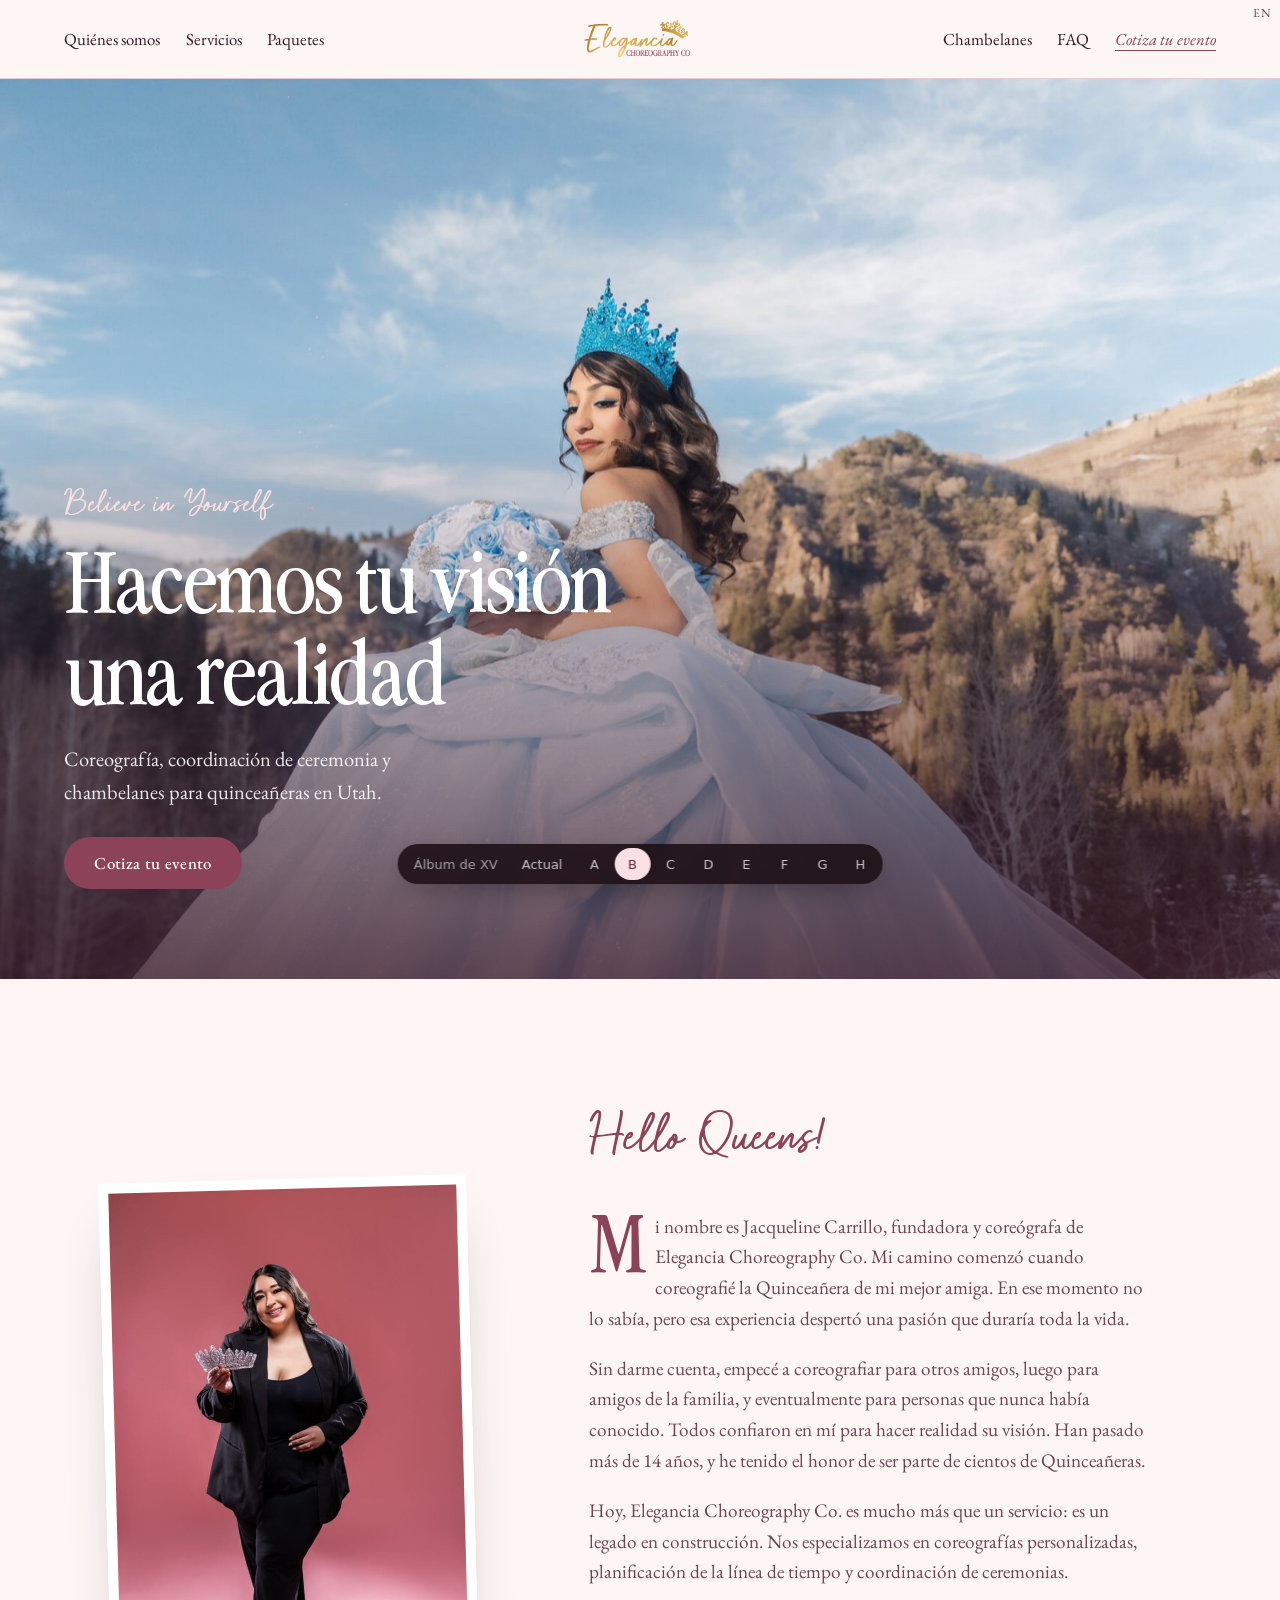
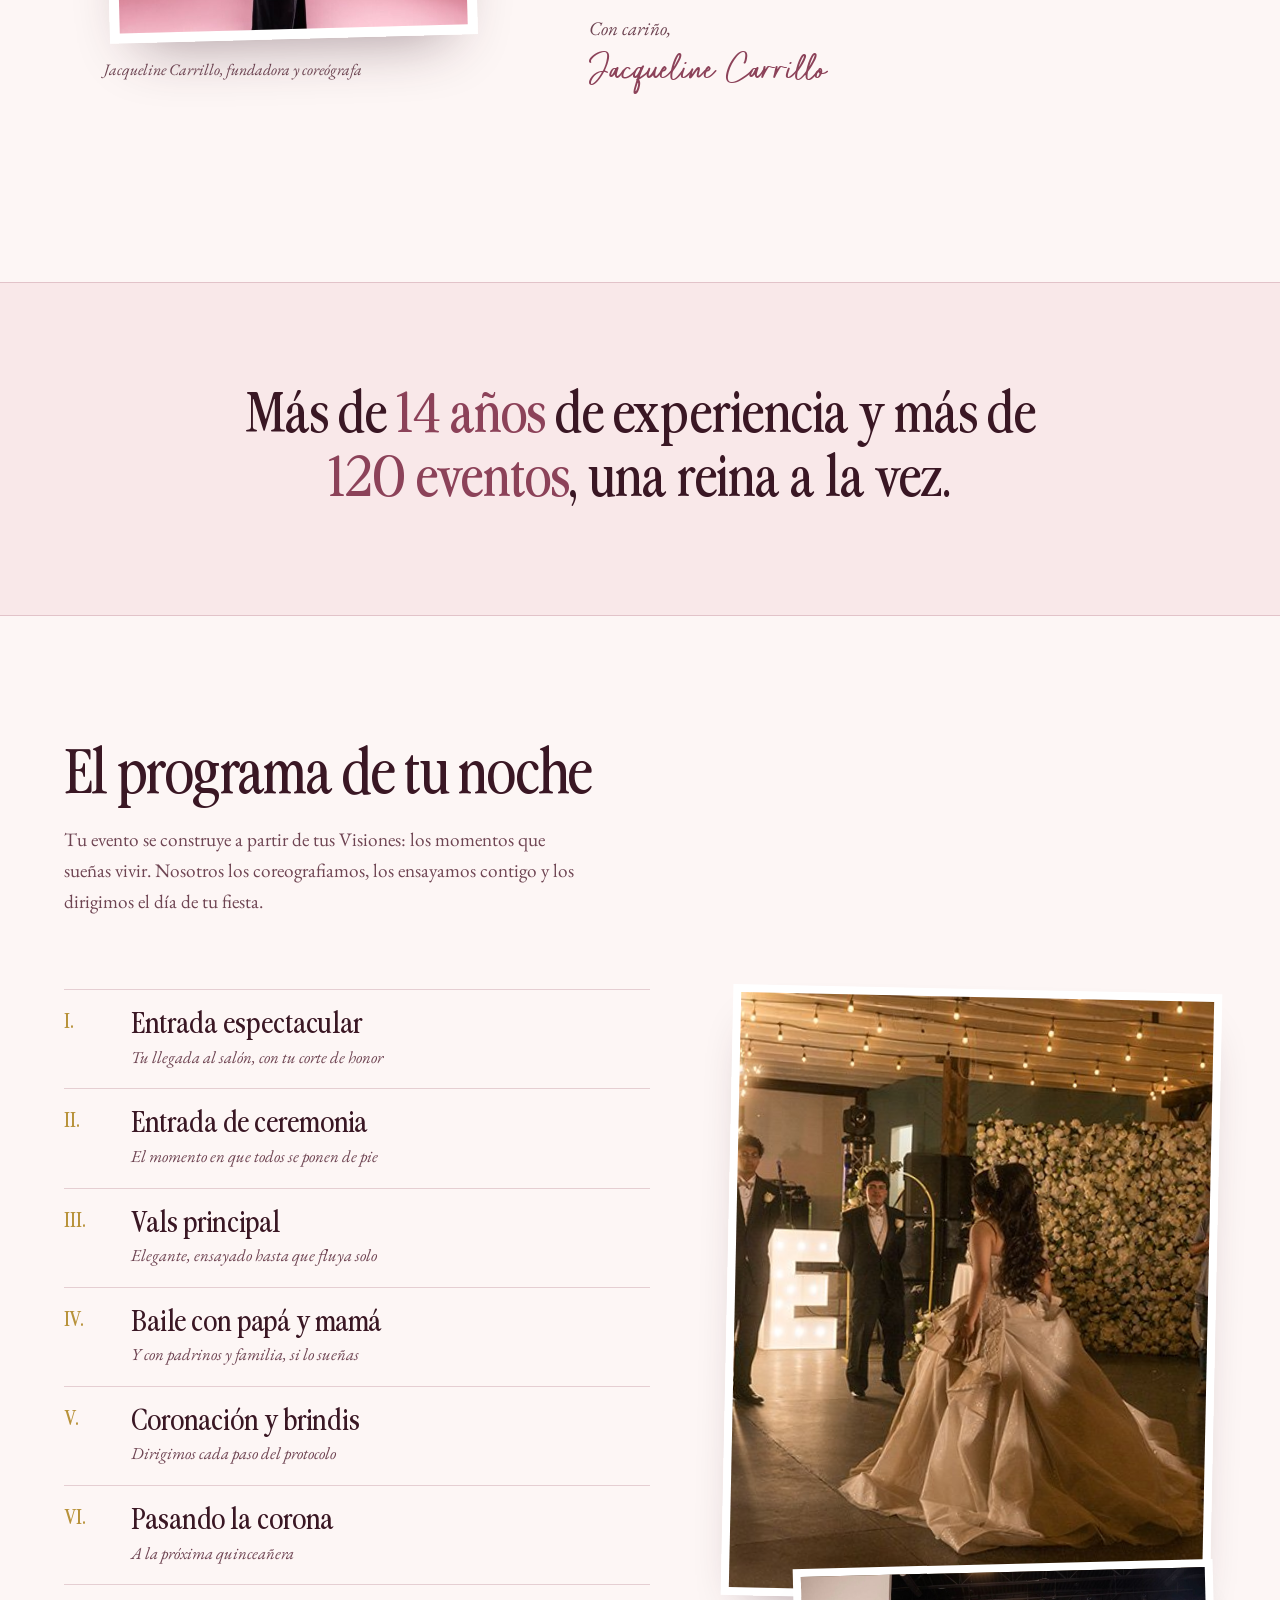
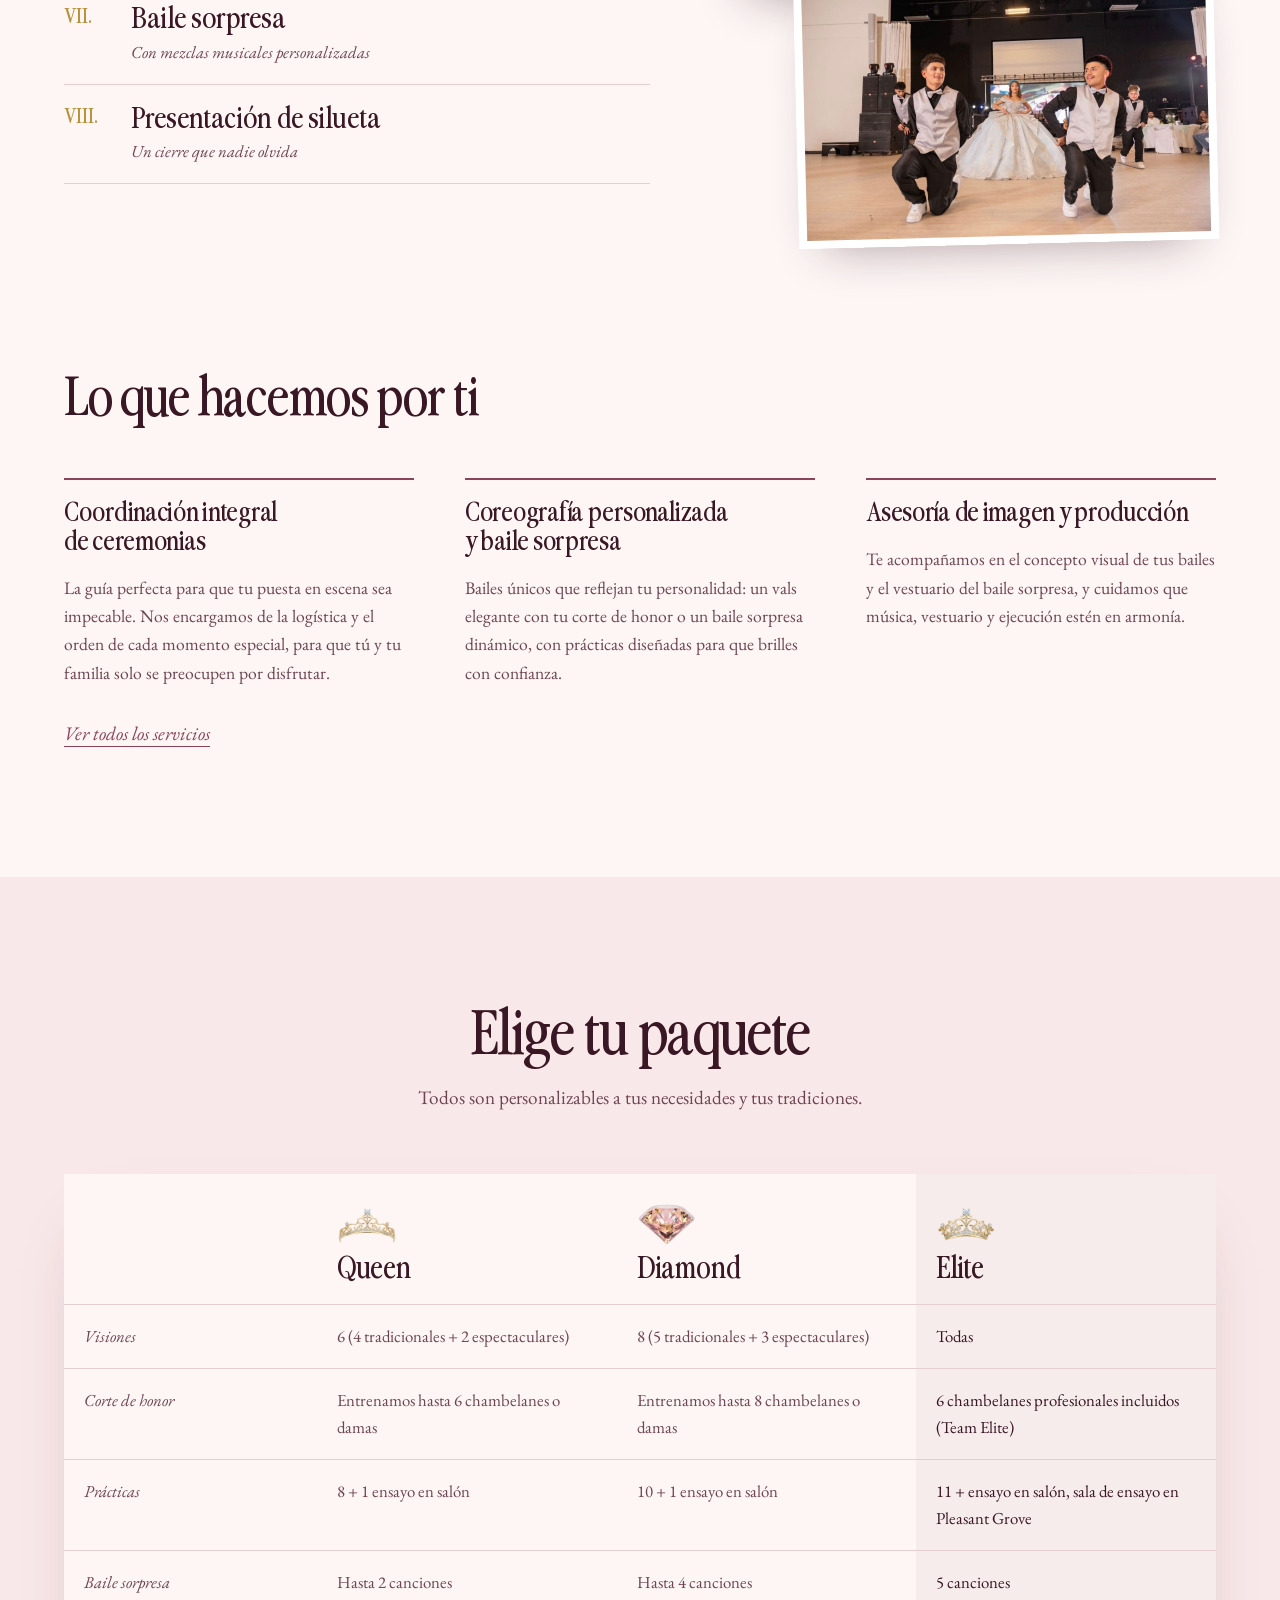
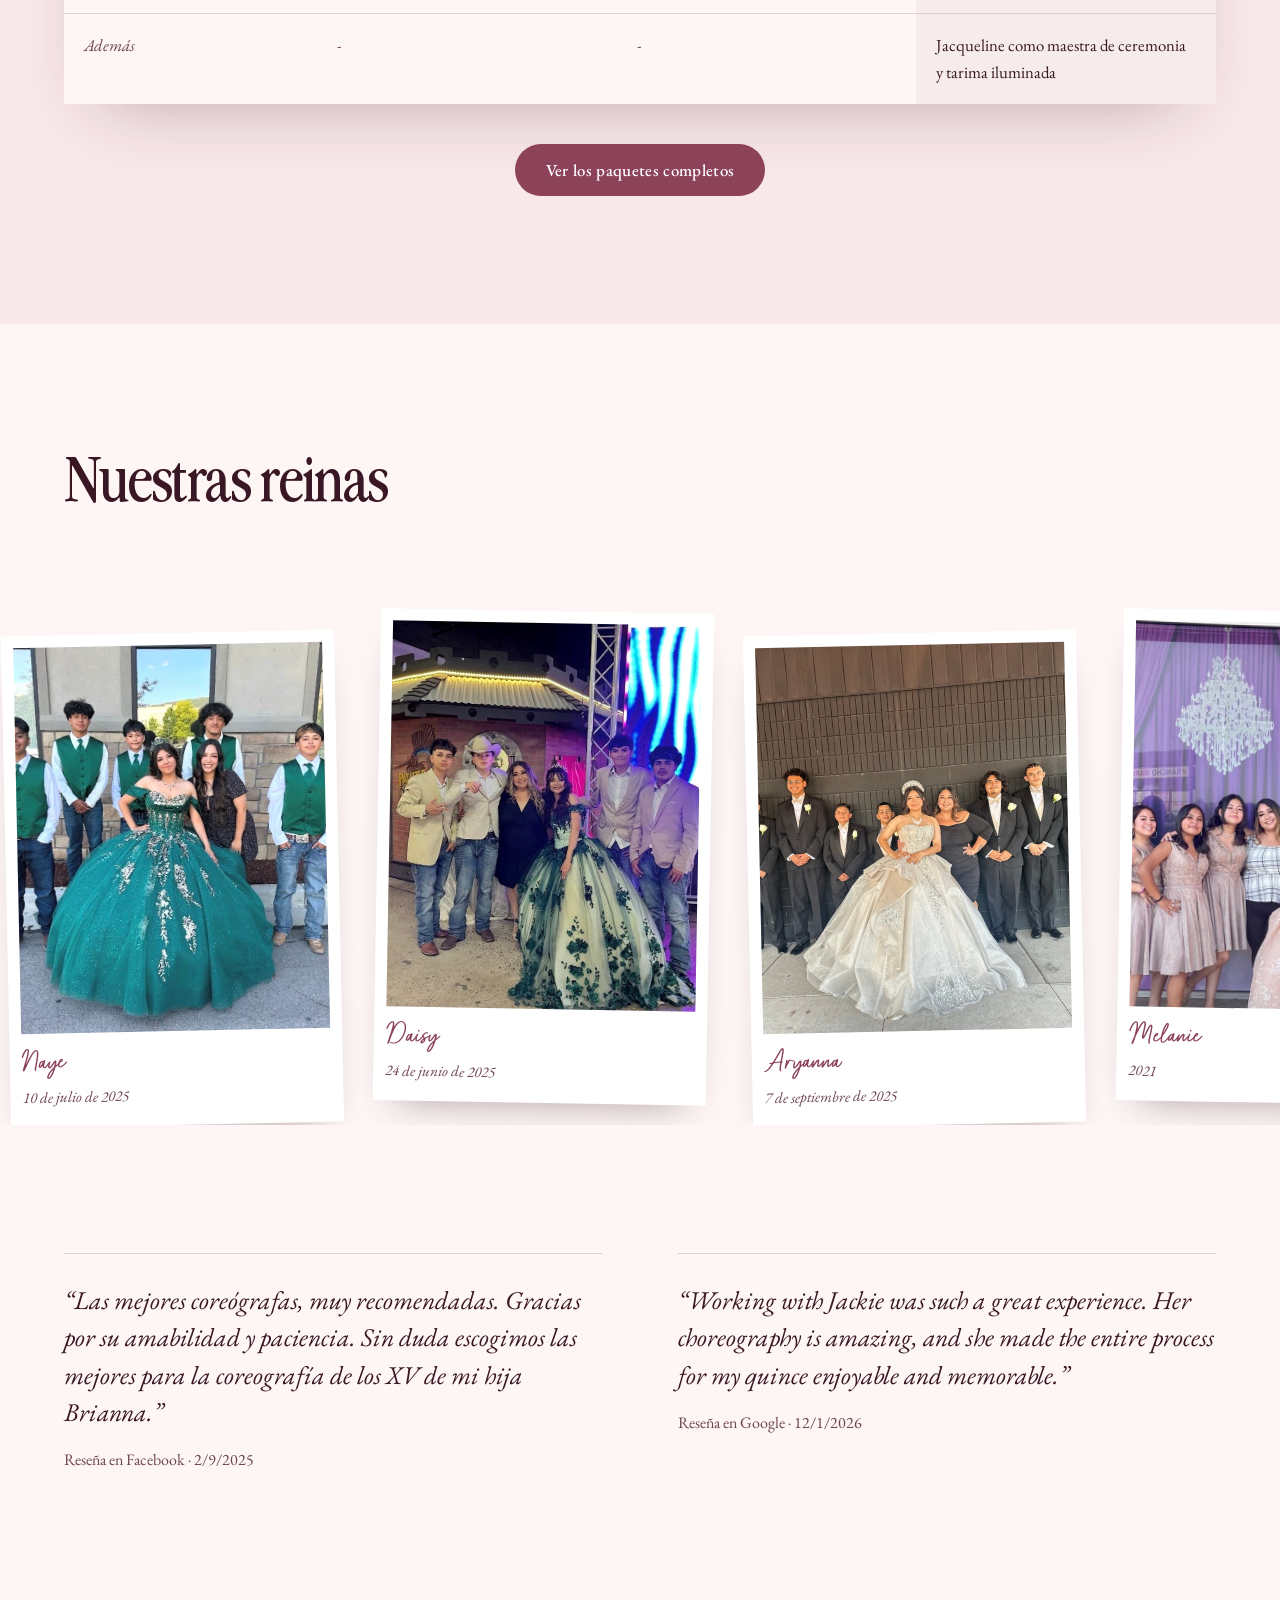
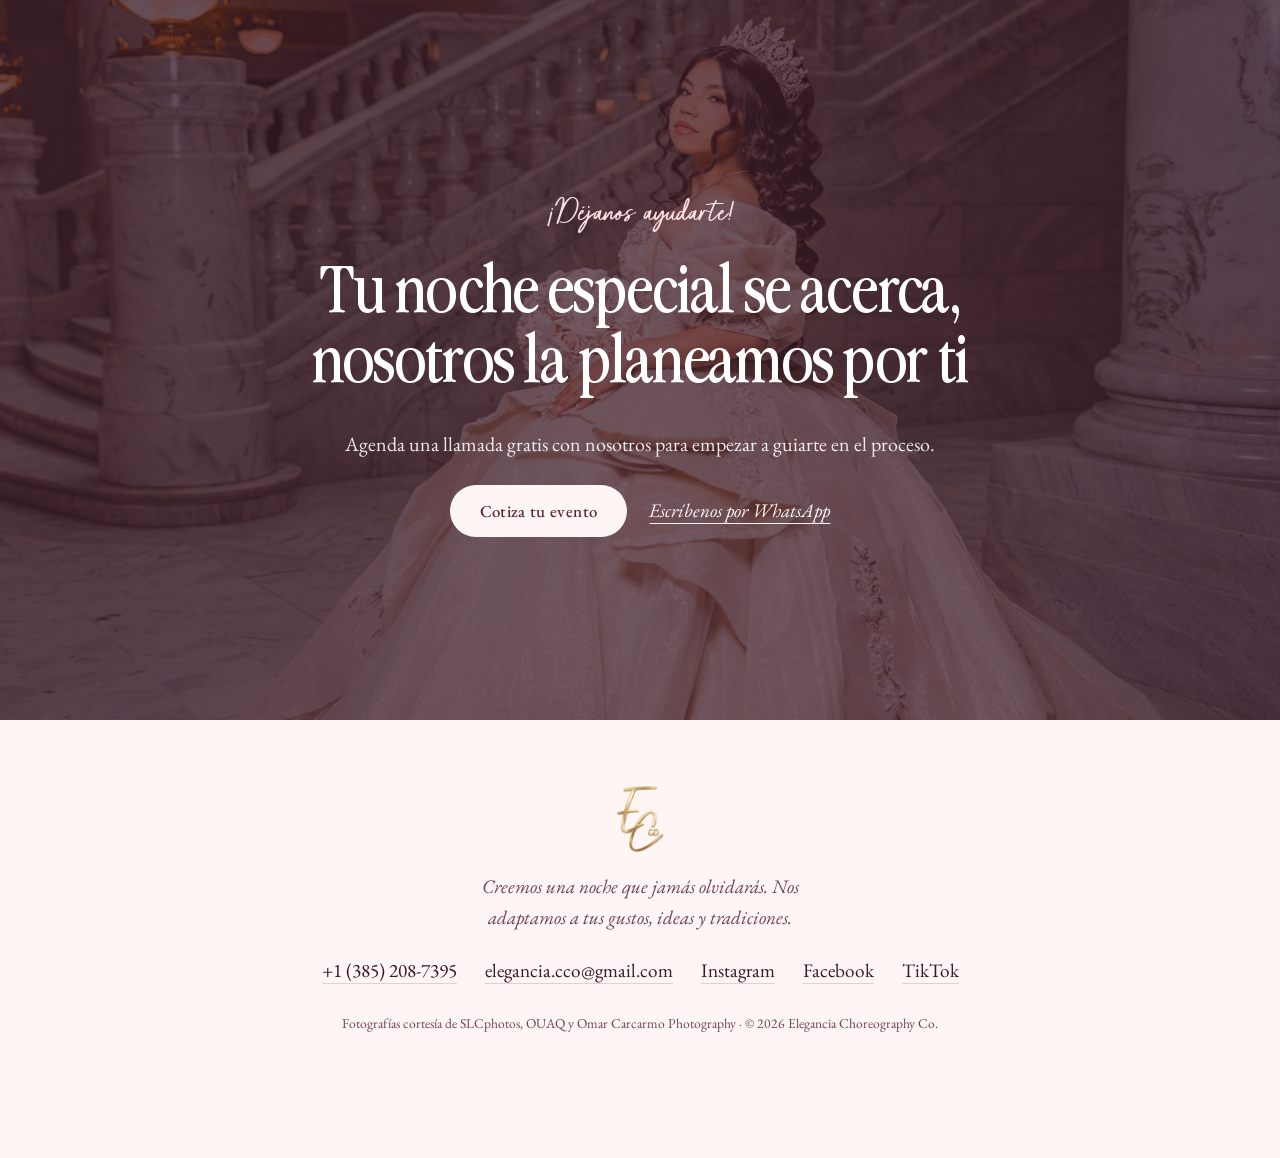
==== preview/b/index.html @ 97f71779 "Elegancia home page options preview (A–H + current)" ====
<!doctype html>
<html lang="es">
<head><meta name="robots" content="noindex,nofollow">
<meta charset="utf-8">
<meta name="viewport" content="width=device-width, initial-scale=1, viewport-fit=cover">
<title>Opción B · Álbum de XV | Elegancia Choreography Co</title>
<meta name="description" content="Coreografía y coordinación de quinceañeras en Utah. Diseñamos cada vals, ceremonia y baile sorpresa con emoción, estilo y elegancia.">
<link rel="preconnect" href="https://fonts.googleapis.com"><link rel="preconnect" href="https://fonts.gstatic.com" crossorigin>
<link href="https://fonts.googleapis.com/css2?family=EB+Garamond:ital,wght@0,400;0,500;1,400&display=swap" rel="stylesheet">
<link rel="preload" as="image" href="../../wp-content/uploads/2026/03/IMG_0093-scaled.jpeg">
<link rel="stylesheet" href="../../preview/b/styles.css">
<script>document.documentElement.classList.add("js")</script>
</head>
<body>

<header class="mast">
  <nav class="mast-in" aria-label="Principal">
    <ul class="mast-links">
      <li><a href="/quienes-somos/">Quiénes somos</a></li>
      <li><a href="/servicios/">Servicios</a></li>
      <li><a href="/paquetes/">Paquetes</a></li>
    </ul>
    <a class="mast-logo" href="/" aria-label="Elegancia Choreography Co, inicio"><img src="../../wp-content/uploads/2026/01/Draft-1-gold-wine-color-copy-768x326.png" alt="Elegancia Choreography Co" width="768" height="326"></a>
    <ul class="mast-links mast-right">
      <li><a href="/renta-de-chambelanes/">Chambelanes</a></li>
      <li><a href="/preguntas-frecuentes/">FAQ</a></li>
      <li><a class="mast-cta" href="/paquetes/#contacto">Cotiza tu evento</a></li>
    </ul>
    <a class="mast-lang" href="/en/" lang="en">EN</a>
    <details class="mmenu "><summary aria-label="Menú">Menú</summary><ul>
      <li><a href="/">Inicio</a></li><li><a href="/quienes-somos/">¿Quiénes somos?</a></li><li><a href="/servicios/">Servicios</a></li>
      <li><a href="/renta-de-chambelanes/">Renta de chambelanes</a></li><li><a href="/paquetes/">Paquetes</a></li><li><a href="/links/">Links</a></li>
      <li><a href="/preguntas-frecuentes/">FAQ</a></li><li><a href="/en/" lang="en">English</a></li></ul></details>
  </nav>
</header>

<main>
  <section class="cover">
    <img class="cover-img" src="../../wp-content/uploads/2026/03/IMG_0093-scaled.jpeg" alt="Quinceañera con vestido azul cielo y corona frente a las montañas de Utah" width="1707" height="2560">
    <div class="cover-text">
      <p class="script reveal">Believe in Yourself</p>
      <h1 class="reveal">Hacemos tu visión una realidad</h1>
      <p class="cover-sub reveal">Coreografía, coordinación de ceremonia y chambelanes para quinceañeras en Utah.</p>
      <a class="btn reveal" href="/paquetes/#contacto">Cotiza tu evento</a>
    </div>
  </section>

  <section class="dedication">
    <figure class="dedication-photo reveal">
      <img src="../../wp-content/uploads/2026/04/elegancia-pagina-683x1024.jpg" alt="Jacqueline Carrillo, fundadora y coreógrafa, sosteniendo una corona" width="683" height="1024" loading="lazy">
      <figcaption>Jacqueline Carrillo, fundadora y coreógrafa</figcaption>
    </figure>
    <div class="dedication-text">
      <h2 class="reveal"><span class="script">Hello Queens!</span></h2>
      <div class="prose reveal">
        <p class="dropcap">Mi nombre es Jacqueline Carrillo, fundadora y coreógrafa de Elegancia Choreography Co. Mi camino comenzó cuando coreografié la Quinceañera de mi mejor amiga. En ese momento no lo sabía, pero esa experiencia despertó una pasión que duraría toda la vida.</p>
        <p>Sin darme cuenta, empecé a coreografiar para otros amigos, luego para amigos de la familia, y eventualmente para personas que nunca había conocido. Todos confiaron en mí para hacer realidad su visión. Han pasado más de 14 años, y he tenido el honor de ser parte de cientos de Quinceañeras.</p>
        <p>Hoy, Elegancia Choreography Co. es mucho más que un servicio: es un legado en construcción. Nos especializamos en coreografías personalizadas, planificación de la línea de tiempo y coordinación de ceremonias.</p>
      </div>
      <p class="signature reveal"><span>Con cariño,</span><span class="script">Jacqueline Carrillo</span></p>
      <a class="link reveal" href="/quienes-somos/">Conócenos</a>
    </div>
  </section>

  <section class="statement">
    <p class="reveal">Más de <em>14 años</em> de experiencia y más de <em>120 eventos</em>, una reina a la vez.</p>
  </section>

  <section class="program">
    <div class="program-head">
      <h2 class="reveal">El programa de tu noche</h2>
      <p class="reveal">Tu evento se construye a partir de tus Visiones: los momentos que sueñas vivir. Nosotros los coreografiamos, los ensayamos contigo y los dirigimos el día de tu fiesta.</p>
    </div>
    <div class="program-body">
      <ol class="program-list">
        <li class="reveal"><span class="t">Entrada espectacular</span><span class="d">Tu llegada al salón, con tu corte de honor</span></li>
        <li class="reveal"><span class="t">Entrada de ceremonia</span><span class="d">El momento en que todos se ponen de pie</span></li>
        <li class="reveal"><span class="t">Vals principal</span><span class="d">Elegante, ensayado hasta que fluya solo</span></li>
        <li class="reveal"><span class="t">Baile con papá y mamá</span><span class="d">Y con padrinos y familia, si lo sueñas</span></li>
        <li class="reveal"><span class="t">Coronación y brindis</span><span class="d">Dirigimos cada paso del protocolo</span></li>
        <li class="reveal"><span class="t">Pasando la corona</span><span class="d">A la próxima quinceañera</span></li>
        <li class="reveal"><span class="t">Baile sorpresa</span><span class="d">Con mezclas musicales personalizadas</span></li>
        <li class="reveal"><span class="t">Presentación de silueta</span><span class="d">Un cierre que nadie olvida</span></li>
      </ol>
      <div class="program-photos">
        <img class="reveal" src="../../wp-content/uploads/2026/03/IMG_0062-new.jpg" alt="Quinceañera bailando el vals con su papá bajo luces cálidas" loading="lazy">
        <img class="reveal" src="../../wp-content/uploads/2026/04/elegancia-pagina-1-1536x1024.jpg" alt="Chambelanes arrodillados frente a la quinceañera durante su coreografía" loading="lazy">
      </div>
    </div>
  </section>

  <section class="services">
    <h2 class="reveal">Lo que hacemos por ti</h2>
    <div class="services-grid">
      <article class="reveal">
        <h3>Coordinación integral de ceremonias</h3>
        <p>La guía perfecta para que tu puesta en escena sea impecable. Nos encargamos de la logística y el orden de cada momento especial, para que tú y tu familia solo se preocupen por disfrutar.</p>
      </article>
      <article class="reveal">
        <h3>Coreografía personalizada y baile sorpresa</h3>
        <p>Bailes únicos que reflejan tu personalidad: un vals elegante con tu corte de honor o un baile sorpresa dinámico, con prácticas diseñadas para que brilles con confianza.</p>
      </article>
      <article class="reveal">
        <h3>Asesoría de imagen y producción</h3>
        <p>Te acompañamos en el concepto visual de tus bailes y el vestuario del baile sorpresa, y cuidamos que música, vestuario y ejecución estén en armonía.</p>
      </article>
    </div>
    <a class="link reveal" href="/servicios/">Ver todos los servicios</a>
  </section>

  <section class="editions">
    <div class="editions-head">
      <h2 class="reveal">Elige tu paquete</h2>
      <p class="reveal">Todos son personalizables a tus necesidades y tus tradiciones.</p>
    </div>
    <div class="editions-table reveal" role="table" aria-label="Comparación de paquetes">
      <div class="row head" role="row">
        <span role="columnheader"></span>
        <span role="columnheader"><img src="../../wp-content/uploads/2026/05/queen-300x232.png" alt="" width="300" height="232">Queen</span>
        <span role="columnheader"><img src="../../wp-content/uploads/2026/05/diamond-300x232.png" alt="" width="300" height="232">Diamond</span>
        <span role="columnheader"><img src="../../wp-content/uploads/2026/05/elite-crown-300x232.png" alt="" width="300" height="232">Elite</span>
      </div>
      <div class="row" role="row"><span role="rowheader">Visiones</span><span>6 (4 tradicionales + 2 espectaculares)</span><span>8 (5 tradicionales + 3 espectaculares)</span><span>Todas</span></div>
      <div class="row" role="row"><span role="rowheader">Corte de honor</span><span>Entrenamos hasta 6 chambelanes o damas</span><span>Entrenamos hasta 8 chambelanes o damas</span><span>6 chambelanes profesionales incluidos (Team Elite)</span></div>
      <div class="row" role="row"><span role="rowheader">Prácticas</span><span>8 + 1 ensayo en salón</span><span>10 + 1 ensayo en salón</span><span>11 + ensayo en salón, sala de ensayo en Pleasant Grove</span></div>
      <div class="row" role="row"><span role="rowheader">Baile sorpresa</span><span>Hasta 2 canciones</span><span>Hasta 4 canciones</span><span>5 canciones</span></div>
      <div class="row" role="row"><span role="rowheader">Además</span><span>-</span><span>-</span><span>Jacqueline como maestra de ceremonia y tarima iluminada</span></div>
    </div>
    <a class="btn reveal" href="/paquetes/">Ver los paquetes completos</a>
  </section>

  <section class="album">
    <h2 class="reveal">Nuestras reinas</h2>
    <div class="album-strip" tabindex="0" aria-label="Eventos recientes">
      <figure class="page reveal"><img src="../../wp-content/uploads/2025/12/IMG_9378.jpg" alt="Naye con su corte de honor" loading="lazy"><figcaption><span class="script">Naye</span>10 de julio de 2025</figcaption></figure>
      <figure class="page reveal"><img src="../../wp-content/uploads/2025/12/IMG_9379.jpg" alt="Daisy con su corte de honor" loading="lazy"><figcaption><span class="script">Daisy</span>24 de junio de 2025</figcaption></figure>
      <figure class="page reveal"><img src="../../wp-content/uploads/2025/12/IMG_4910-scaled.jpeg" alt="Aryanna con su corte de honor" loading="lazy"><figcaption><span class="script">Aryanna</span>7 de septiembre de 2025</figcaption></figure>
      <figure class="page reveal"><img src="../../wp-content/uploads/2025/12/IMG_4166-scaled.jpeg" alt="Melanie con sus damas" loading="lazy"><figcaption><span class="script">Melanie</span>2021</figcaption></figure>
      <figure class="page reveal"><img src="../../wp-content/uploads/2025/12/IMG_0324-scaled.jpeg" alt="Baylee con sus chambelanes" loading="lazy"><figcaption><span class="script">Baylee</span>2022</figcaption></figure>
      <figure class="page reveal"><img src="../../wp-content/uploads/2025/11/IMG_2912-1.jpeg" alt="Yarissa con su corte de honor" loading="lazy"><figcaption><span class="script">Yarissa</span>2019</figcaption></figure>
    </div>
  </section>

  <section class="words">
    <figure class="reveal">
      <blockquote>“Las mejores coreógrafas, muy recomendadas. Gracias por su amabilidad y paciencia. Sin duda escogimos las mejores para la coreografía de los XV de mi hija Brianna.”</blockquote>
      <figcaption>Reseña en Facebook · 2/9/2025</figcaption>
    </figure>
    <figure class="reveal">
      <blockquote>“Working with Jackie was such a great experience. Her choreography is amazing, and she made the entire process for my quince enjoyable and memorable.”</blockquote>
      <figcaption>Reseña en Google · 12/1/2026</figcaption>
    </figure>
  </section>

  <section class="closing">
    <img src="../../wp-content/uploads/2026/03/IMG_0070-scaled.jpeg" alt="" loading="lazy">
    <div class="closing-text">
      <p class="script reveal">¡Déjanos ayudarte!</p>
      <h2 class="reveal">Tu noche especial se acerca, nosotros la planeamos por ti</h2>
      <p class="reveal">Agenda una llamada gratis con nosotros para empezar a guiarte en el proceso.</p>
      <div class="actions reveal">
        <a class="btn btn-light" href="/paquetes/#contacto">Cotiza tu evento</a>
        <a class="link link-light" href="https://wa.me/13852087395" target="_blank" rel="noopener">Escríbenos por WhatsApp</a>
      </div>
    </div>
  </section>
</main>

<footer class="foot">
  <img src="../../wp-content/uploads/2026/05/ECCO-gold-300x300.png" alt="" width="300" height="300" class="foot-mono" loading="lazy">
  <p class="foot-line">Creemos una noche que jamás olvidarás. Nos adaptamos a tus gustos, ideas y tradiciones.</p>
  <ul class="foot-contact">
    <li><a href="tel:+13852087395">+1 (385) 208-7395</a></li>
    <li><a href="mailto:elegancia.cco@gmail.com">elegancia.cco@gmail.com</a></li>
    <li><a href="https://www.instagram.com/elegancia_choreography_co/" target="_blank" rel="noopener">Instagram</a></li>
    <li><a href="https://www.facebook.com/profile.php?id=61550589223831" target="_blank" rel="noopener">Facebook</a></li>
    <li><a href="https://www.tiktok.com/@elegancia.choreo.co" target="_blank" rel="noopener">TikTok</a></li>
  </ul>
  <p class="foot-small">Fotografías cortesía de SLCphotos, OUAQ y Omar Carcarmo Photography · © 2026 Elegancia Choreography Co.</p>
</footer>

<script src="../../preview/b/main.js" defer></script>
<style>/* Preview-only option switcher (never part of a design option). */
.opt-switch {
  position: fixed; left: 50%; bottom: 16px; translate: -50% 0; z-index: 2147483000;
  display: flex; align-items: center; gap: 2px; padding: 4px;
  background: rgb(28 14 20 / 0.88); -webkit-backdrop-filter: blur(10px); backdrop-filter: blur(10px);
  border-radius: 999px; box-shadow: 0 10px 30px -10px rgb(0 0 0 / 0.5);
  font: 500 13px/1 system-ui, -apple-system, "Segoe UI", sans-serif; color: #fff;
}
.opt-switch a {
  display: grid; place-items: center; min-width: 36px; height: 32px; padding: 0 12px;
  border-radius: 999px; color: rgb(255 255 255 / 0.75); text-decoration: none; white-space: nowrap;
}
.opt-switch a:hover { color: #fff; background: rgb(255 255 255 / 0.1); }
.opt-switch a[aria-current="page"] { background: #f9e0e2; color: #5e2638; }
.opt-switch .opt-name { padding: 0 10px 0 12px; color: rgb(255 255 255 / 0.6); }
.em-has-bar .opt-switch, body.opt-has-bar .opt-switch { bottom: 84px; }
@media (max-width: 767px) {
  .opt-switch .opt-name { display: none; }
  .opt-switch a { min-width: 30px; padding: 0 8px; }
}
</style><script>// Preview-only option switcher (never part of a design option).
(() => {
  const OPTIONS = [
    ['current', 'Actual', 'El sitio publicado hoy'],
    ['a', 'A', 'Pulido'],
    ['b', 'B', 'Álbum de XV'],
    ['c', 'C', 'Cotiza primero'],
    ['d', 'D', 'Noche de gala'],
    ['e', 'E', 'Revista'],
    ['f', 'F', 'Invitación'],
    ['g', 'G', 'Baile sorpresa'],
    ['h', 'H', 'Alta costura'],
  ];
  const here = (location.pathname.match(/\/preview\/([a-z]+)/) || [])[1];
  const nav = document.createElement('nav');
  nav.className = 'opt-switch';
  nav.setAttribute('aria-label', 'Opciones de diseño');
  const current = OPTIONS.find(([k]) => k === here);
  nav.innerHTML = `<span class="opt-name">${current ? current[2] : ''}</span>` + OPTIONS.map(([k, label, name]) =>
    `<a href="../${k}/" title="${name}"${k === here ? ' aria-current="page"' : ''}>${label}</a>`).join('');
  const add = () => document.body.append(nav);
  document.readyState === 'loading' ? document.addEventListener('DOMContentLoaded', add) : add();
})();
</script></body>
</html>
---- preview/b/styles.css ----
/* Option B · Álbum de XV. The home page as the printed program of a quinceañera night:
   a cover, a dedication from Jackie, the program of moments, the editions (packages), the album.
   Brand fonts: The Picnic Club (display) + Gastela (script); EB Garamond for reading text, the
   book face of a printed program. Wine on blush paper, gold only as hairline rules. */

@font-face { font-family: "Picnic"; src: url("../../wp-content/uploads/2026/01/ThePicnicClub-Regular.ttf") format("truetype"); font-display: swap; }
@font-face { font-family: "Gastela"; src: url("../../wp-content/uploads/2026/01/Gastela-Regular.ttf") format("truetype"); font-display: swap; }

:root {
  --paper: #fdf6f5;
  --paper-2: #f9e8e9;
  --ink: #3a1724;
  --ink-2: #6e4452;
  --wine: #8c4259;
  --wine-deep: #5e2638;
  --gold: #b8923a;
  --rule: rgb(140 66 89 / 0.22);
  --display: "Picnic", "Bodoni Moda", serif;
  --script: "Gastela", cursive;
  --text: "EB Garamond", Garamond, serif;
  --out: cubic-bezier(0.23, 1, 0.32, 1);
  --gutter: clamp(20px, 5vw, 64px);
}

* { box-sizing: border-box; }
html { -webkit-text-size-adjust: 100%; }
body { margin: 0; background: var(--paper); color: var(--ink); font: 400 1.2rem/1.6 var(--text); }
img { display: block; max-width: 100%; height: auto; }
a { color: inherit; }
::selection { background: var(--wine); color: var(--paper); }
:focus-visible { outline: 2px solid var(--wine); outline-offset: 3px; }
h1, h2, h3 { font-family: var(--display); font-weight: 400; margin: 0; line-height: 1.02; letter-spacing: -0.01em; text-wrap: balance; }
.script { font-family: var(--script); color: var(--wine); font-weight: 400; }

.btn {
  display: inline-flex; align-items: center; justify-content: center; min-height: 52px; padding: 0 1.8em;
  background: var(--wine); color: #fff; text-decoration: none; border-radius: 999px;
  font: 500 1.05rem/1 var(--text); letter-spacing: 0.02em;
  transition: background-color 0.25s ease, translate 0.25s var(--out), scale 0.16s var(--out);
}
.btn:hover { background: var(--wine-deep); }
.btn:active { scale: 0.97; }
.btn-light { background: var(--paper); color: var(--wine-deep); }
.btn-light:hover { background: #fff; }
.link { display: inline-block; color: var(--wine); font-style: italic; text-decoration: underline; text-decoration-thickness: 1px; text-underline-offset: 0.3em; }
.link-light { color: var(--paper); }

/* Masthead */
.mast { position: sticky; top: 0; z-index: 50; background: rgb(253 246 245 / 0.94); backdrop-filter: blur(8px); border-bottom: 1px solid var(--rule); }
.mast-in { display: grid; grid-template-columns: 1fr auto 1fr; align-items: center; gap: 24px; padding: 10px var(--gutter); max-width: 1440px; margin: 0 auto; position: relative; }
.mast-logo img { height: 58px; width: auto; }
.mast-links { display: flex; gap: clamp(14px, 2vw, 32px); list-style: none; margin: 0; padding: 0; font-size: 1.05rem; }
.mast-links a { text-decoration: none; }
.mast-links a:hover { color: var(--wine); }
.mast-right { justify-content: flex-end; align-items: center; }
.mast-cta { color: var(--wine) !important; font-style: italic; border-bottom: 1px solid currentColor; }
.mast-lang { position: absolute; right: 8px; top: 4px; font-size: 0.75rem; letter-spacing: 0.08em; text-decoration: none; color: var(--ink-2); }

/* Cover */
.cover { position: relative; min-height: min(100svh, 940px); display: grid; align-items: end; overflow: hidden; color: #fff; }
.cover-img { position: absolute; inset: 0; width: 100%; height: 100%; object-fit: cover; object-position: 50% 30%; animation: settle 2.4s var(--out) both; }
.cover::after { content: ""; position: absolute; inset: 0; background: linear-gradient(180deg, rgb(58 23 36 / 0) 35%, rgb(58 23 36 / 0.78) 100%); }
.cover-text { position: relative; z-index: 1; padding: 0 var(--gutter) clamp(40px, 7vw, 96px); max-width: 980px; }
.cover .script { color: #f9e0e2; font-size: clamp(1.8rem, 3vw, 2.6rem); margin: 0 0 0.2em; }
.cover h1 { font-size: clamp(3rem, 7vw, 6rem); }
.cover-sub { font-size: clamp(1.15rem, 1.6vw, 1.4rem); max-width: 34ch; margin: 1rem 0 1.8rem; color: rgb(255 255 255 / 0.9); }
@keyframes settle { from { scale: 1.08; } to { scale: 1; } }

/* Dedication */
.dedication { display: grid; grid-template-columns: 5fr 7fr; gap: clamp(32px, 6vw, 96px); align-items: center; padding: clamp(72px, 10vw, 140px) var(--gutter); max-width: 1320px; margin: 0 auto; }
.dedication-photo img { width: 100%; aspect-ratio: 4 / 5; object-fit: cover; object-position: 50% 15%; border: 10px solid #fff; box-shadow: 0 30px 60px -30px rgb(58 23 36 / 0.45); rotate: -1.5deg; }
.dedication-photo figcaption { margin-top: 18px; font-style: italic; color: var(--ink-2); font-size: 1rem; }
.dedication h2 { font-size: clamp(2.6rem, 5vw, 4.2rem); margin-bottom: 0.6em; }
.prose { max-width: 62ch; color: var(--ink-2); }
.prose p { margin: 0 0 1em; }
.dropcap::first-letter { float: left; font: 400 4.4em/0.8 var(--display); color: var(--wine); padding: 0.06em 0.08em 0 0; }
.signature { display: flex; flex-direction: column; margin: 1.6rem 0 1.4rem; }
.signature span:first-child { font-style: italic; color: var(--ink-2); }
.signature .script { font-size: clamp(2rem, 3.4vw, 2.8rem); line-height: 1.3; }

/* Statement */
.statement { border-block: 1px solid var(--rule); padding: clamp(56px, 8vw, 110px) var(--gutter); text-align: center; background: var(--paper-2); }
.statement p { margin: 0 auto; max-width: 22ch; font: 400 clamp(2.2rem, 4.6vw, 4.2rem)/1.08 var(--display); }
.statement em { font-style: normal; color: var(--wine); }

/* Program */
.program { padding: clamp(72px, 10vw, 140px) var(--gutter); max-width: 1320px; margin: 0 auto; }
.program-head { max-width: 760px; margin-bottom: clamp(40px, 6vw, 72px); }
.program-head h2 { font-size: clamp(2.6rem, 5vw, 4.4rem); }
.program-head p { color: var(--ink-2); margin: 1rem 0 0; max-width: 58ch; }
.program-body { display: grid; grid-template-columns: 6fr 5fr; gap: clamp(32px, 6vw, 90px); align-items: start; }
.program-list { list-style: none; counter-reset: v; margin: 0; padding: 0; }
.program-list li { counter-increment: v; display: grid; grid-template-columns: 3.2rem 1fr; column-gap: 1rem; padding: 18px 0; border-top: 1px solid var(--rule); }
.program-list li:last-child { border-bottom: 1px solid var(--rule); }
.program-list li::before { content: counter(v, upper-roman) "."; grid-row: span 2; font: 400 1.4rem/1.3 var(--display); color: var(--gold); }
.program-list .t { font: 400 clamp(1.5rem, 2.4vw, 2rem)/1.15 var(--display); }
.program-list .d { color: var(--ink-2); font-style: italic; font-size: 1.05rem; }
.program-photos { display: grid; gap: 24px; position: sticky; top: 100px; }
.program-photos img { width: 100%; object-fit: cover; border: 8px solid #fff; box-shadow: 0 24px 50px -28px rgb(58 23 36 / 0.45); }
.program-photos img:first-child { aspect-ratio: 4 / 5; rotate: 1.2deg; }
.program-photos img:last-child { aspect-ratio: 3 / 2; width: 86%; margin-left: auto; rotate: -1.4deg; margin-top: -60px; }

/* Services */
.services { padding: 0 var(--gutter) clamp(72px, 10vw, 140px); max-width: 1320px; margin: 0 auto; }
.services h2 { font-size: clamp(2.4rem, 4.4vw, 3.8rem); margin-bottom: clamp(28px, 4vw, 48px); }
.services-grid { display: grid; grid-template-columns: repeat(3, 1fr); gap: clamp(24px, 4vw, 56px); margin-bottom: 32px; }
.services-grid article { border-top: 2px solid var(--wine); padding-top: 20px; }
.services-grid h3 { font-size: clamp(1.6rem, 2.2vw, 2rem); margin-bottom: 0.6em; }
.services-grid p { margin: 0; color: var(--ink-2); font-size: 1.1rem; }

/* Editions */
.editions { background: var(--paper-2); padding: clamp(72px, 10vw, 140px) var(--gutter); text-align: center; }
.editions-head h2 { font-size: clamp(2.6rem, 5vw, 4.4rem); }
.editions-head p { color: var(--ink-2); margin: 0.8rem auto clamp(36px, 5vw, 60px); }
.editions-table { max-width: 1180px; margin: 0 auto 40px; text-align: left; background: var(--paper); box-shadow: 0 30px 70px -40px rgb(58 23 36 / 0.4); }
.editions-table .row { display: grid; grid-template-columns: 1.1fr repeat(3, 1.3fr); border-top: 1px solid var(--rule); }
.editions-table .row > span { padding: 18px 20px; font-size: 1.05rem; color: var(--ink-2); }
.editions-table .row > span:last-child { background: rgb(140 66 89 / 0.06); color: var(--ink); }
.editions-table [role="rowheader"] { font-style: italic; color: var(--ink); }
.editions-table .head { border-top: 0; }
.editions-table .head > span { display: flex; flex-direction: column; align-items: flex-start; gap: 6px; font: 400 2rem/1 var(--display); color: var(--ink); padding-top: 28px; }
.editions-table .head img { height: 46px; width: auto; }

/* Album */
.album { padding: clamp(72px, 10vw, 140px) 0; }
.album h2 { font-size: clamp(2.6rem, 5vw, 4.4rem); padding: 0 var(--gutter); max-width: 1320px; margin: 0 auto clamp(32px, 5vw, 56px); }
.album-strip { display: flex; gap: clamp(18px, 3vw, 40px); overflow-x: auto; scroll-snap-type: x mandatory; padding: 20px var(--gutter) 40px; scrollbar-width: thin; scrollbar-color: var(--wine) transparent; }
.page { flex: 0 0 clamp(240px, 26vw, 340px); scroll-snap-align: start; margin: 0; background: #fff; padding: 12px 12px 18px; box-shadow: 0 20px 40px -24px rgb(58 23 36 / 0.45); }
.page:nth-child(odd) { rotate: -1.2deg; }
.page:nth-child(even) { rotate: 1deg; translate: 0 18px; }
.page img { width: 100%; aspect-ratio: 4 / 5; object-fit: cover; }
.page figcaption { display: flex; flex-direction: column; padding-top: 10px; font-style: italic; color: var(--ink-2); font-size: 0.95rem; }
.page .script { font-size: 2rem; line-height: 1.3; font-style: normal; }

/* Words */
.words { display: grid; grid-template-columns: 1fr 1fr; gap: clamp(32px, 6vw, 90px); padding: 0 var(--gutter) clamp(72px, 10vw, 140px); max-width: 1320px; margin: 0 auto; }
.words figure { margin: 0; border-top: 1px solid var(--rule); padding-top: 28px; }
.words blockquote { margin: 0 0 1rem; font-style: italic; font-size: clamp(1.35rem, 2vw, 1.7rem); line-height: 1.45; }
.words figcaption { color: var(--ink-2); font-size: 1rem; }

/* Closing */
.closing { position: relative; display: grid; place-items: center; min-height: 80svh; overflow: hidden; text-align: center; color: #fff; }
.closing > img { position: absolute; inset: 0; width: 100%; height: 100%; object-fit: cover; object-position: 50% 35%; }
.closing::after { content: ""; position: absolute; inset: 0; background: rgb(58 23 36 / 0.7); }
.closing-text { position: relative; z-index: 1; padding: 80px var(--gutter); max-width: 900px; }
.closing .script { color: #f9e0e2; font-size: clamp(1.8rem, 3vw, 2.6rem); margin: 0; }
.closing h2 { font-size: clamp(2.6rem, 5.4vw, 4.8rem); margin: 0.2em 0 0.4em; }
.closing p { font-size: 1.25rem; color: rgb(255 255 255 / 0.9); }
.actions { display: flex; flex-wrap: wrap; justify-content: center; align-items: center; gap: 22px; margin-top: 1.6rem; }

/* Footer */
.foot { text-align: center; padding: 64px var(--gutter) 110px; background: var(--paper); }
.foot-mono { width: 70px; margin: 0 auto 18px; }
.foot-line { font-style: italic; color: var(--ink-2); max-width: 44ch; margin: 0 auto 22px; }
.foot-contact { display: flex; flex-wrap: wrap; justify-content: center; gap: 10px 28px; list-style: none; padding: 0; margin: 0 0 26px; }
.foot-contact a { text-decoration: none; border-bottom: 1px solid var(--rule); }
.foot-contact a:hover { color: var(--wine); }
.foot-small { font-size: 0.85rem; color: var(--ink-2); }

/* Reveal: visible by default, animated only when the script is running and motion is welcome. */
@media (prefers-reduced-motion: no-preference) {
  .js .reveal { opacity: 0; translate: 0 22px; transition: opacity 0.9s var(--out), translate 0.9s var(--out); transition-delay: var(--d, 0ms); }
  .js .reveal.in { opacity: 1; translate: 0 0; }
  .js .page.reveal { translate: 0 40px; }
  .js .page.reveal.in:nth-child(even) { translate: 0 18px; }
}
@media (prefers-reduced-motion: reduce) { .cover-img { animation: none; } }

@media (max-width: 1024px) {
  .mast-in { grid-template-columns: auto 1fr; }
  .mast-links:first-child { display: none; }
  .mast-logo { order: -1; }
  .mast-right li:not(:last-child) { display: none; }
  .dedication, .program-body { grid-template-columns: 1fr; }
  .program-photos { position: static; grid-template-columns: 1fr 1fr; }
  .program-photos img:last-child { width: 100%; margin-top: 30px; }
  .services-grid { grid-template-columns: 1fr; }
  .words { grid-template-columns: 1fr; }
}
@media (max-width: 767px) {
  body { font-size: 1.12rem; }
  .mast-logo img { height: 44px; }
  .mast-lang { position: static; }
  .cover { min-height: 88svh; }
  .editions-table { overflow-x: auto; }
  .editions-table .row { grid-template-columns: 7rem repeat(3, 11rem); }
  .editions-table [role="rowheader"], .editions-table .head > span:first-child { position: sticky; left: 0; background: var(--paper); z-index: 1; }
  .dedication-photo img { rotate: 0deg; }
}

/* Phone menu */
.mmenu { display: none; position: relative; }
.mmenu summary { list-style: none; cursor: pointer; min-height: 44px; display: grid; place-items: center; padding: 0 16px; border-radius: 999px; border: 1px solid rgb(140 66 89 / 0.3); color: #3a1724; font-weight: 600; font-size: 0.9rem; }
.mmenu summary::-webkit-details-marker { display: none; }
.mmenu ul { position: absolute; right: 0; top: calc(100% + 8px); min-width: 230px; list-style: none; margin: 0; padding: 8px; background: #fdf6f5; border-radius: 14px; box-shadow: 0 20px 40px -20px rgb(0 0 0 / 0.45); z-index: 60; }
.mmenu li a { display: block; padding: 12px 14px; border-radius: 10px; text-decoration: none; color: #3a1724; }
.mmenu li a:hover { background: #f9e8e9; }
@media (max-width: 1024px) { .mmenu { display: block; } }
@media (max-width: 1024px) { .mast-in { grid-template-columns: auto 1fr auto; } .mast-lang { display: none; } }
@media (max-width: 767px) { .mast-cta { display: none; } }
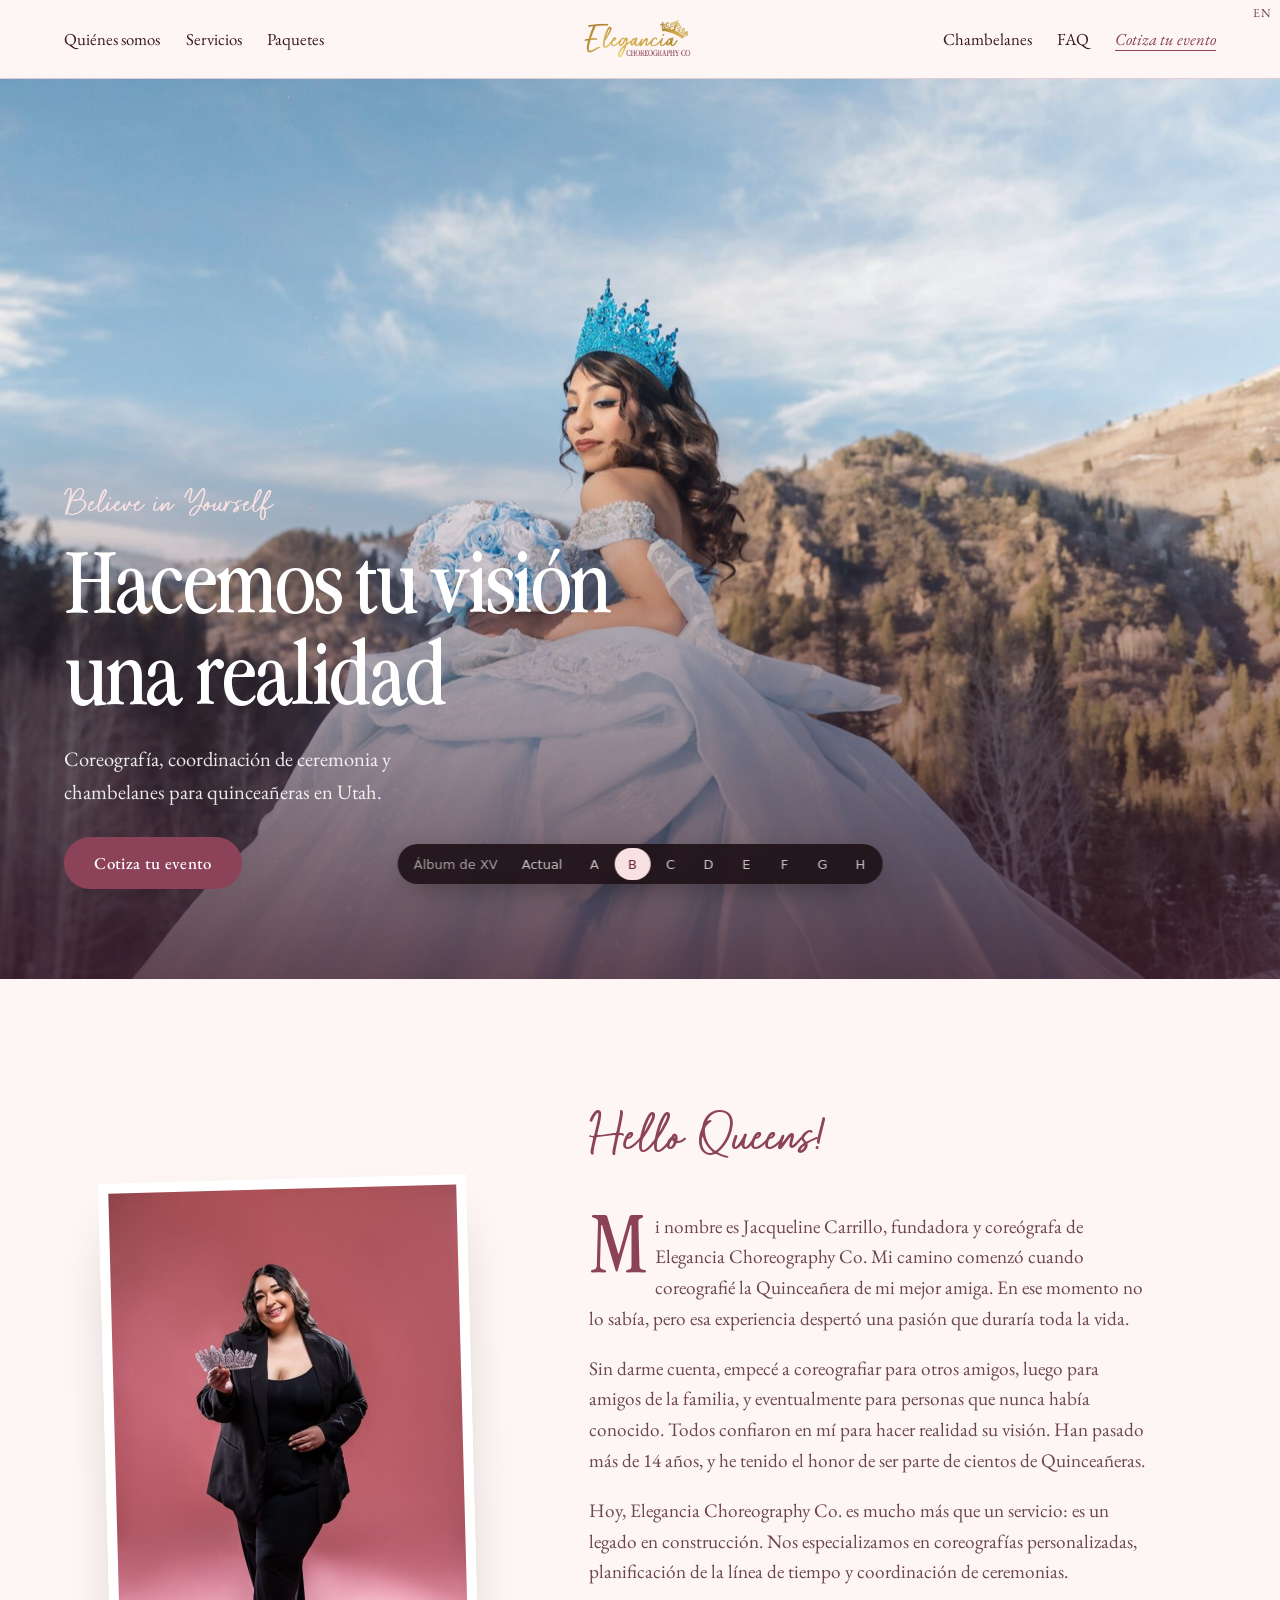
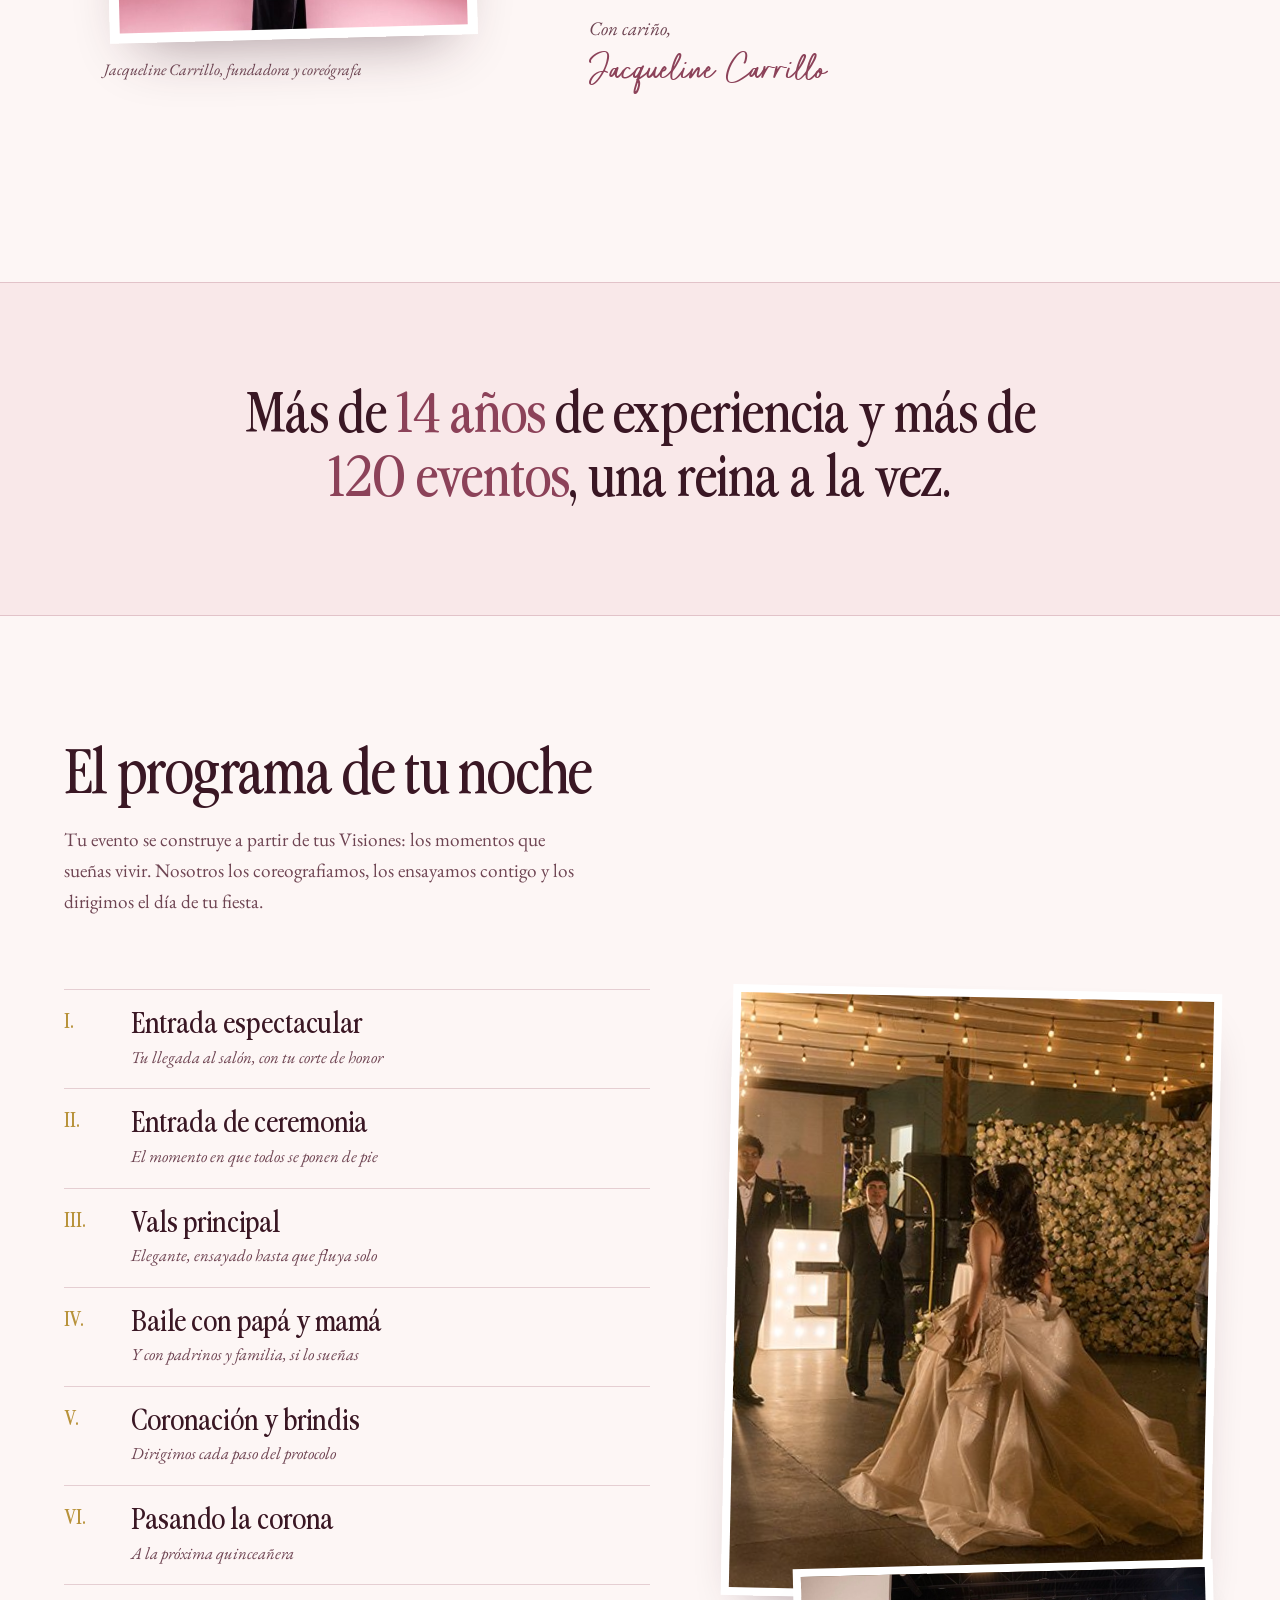
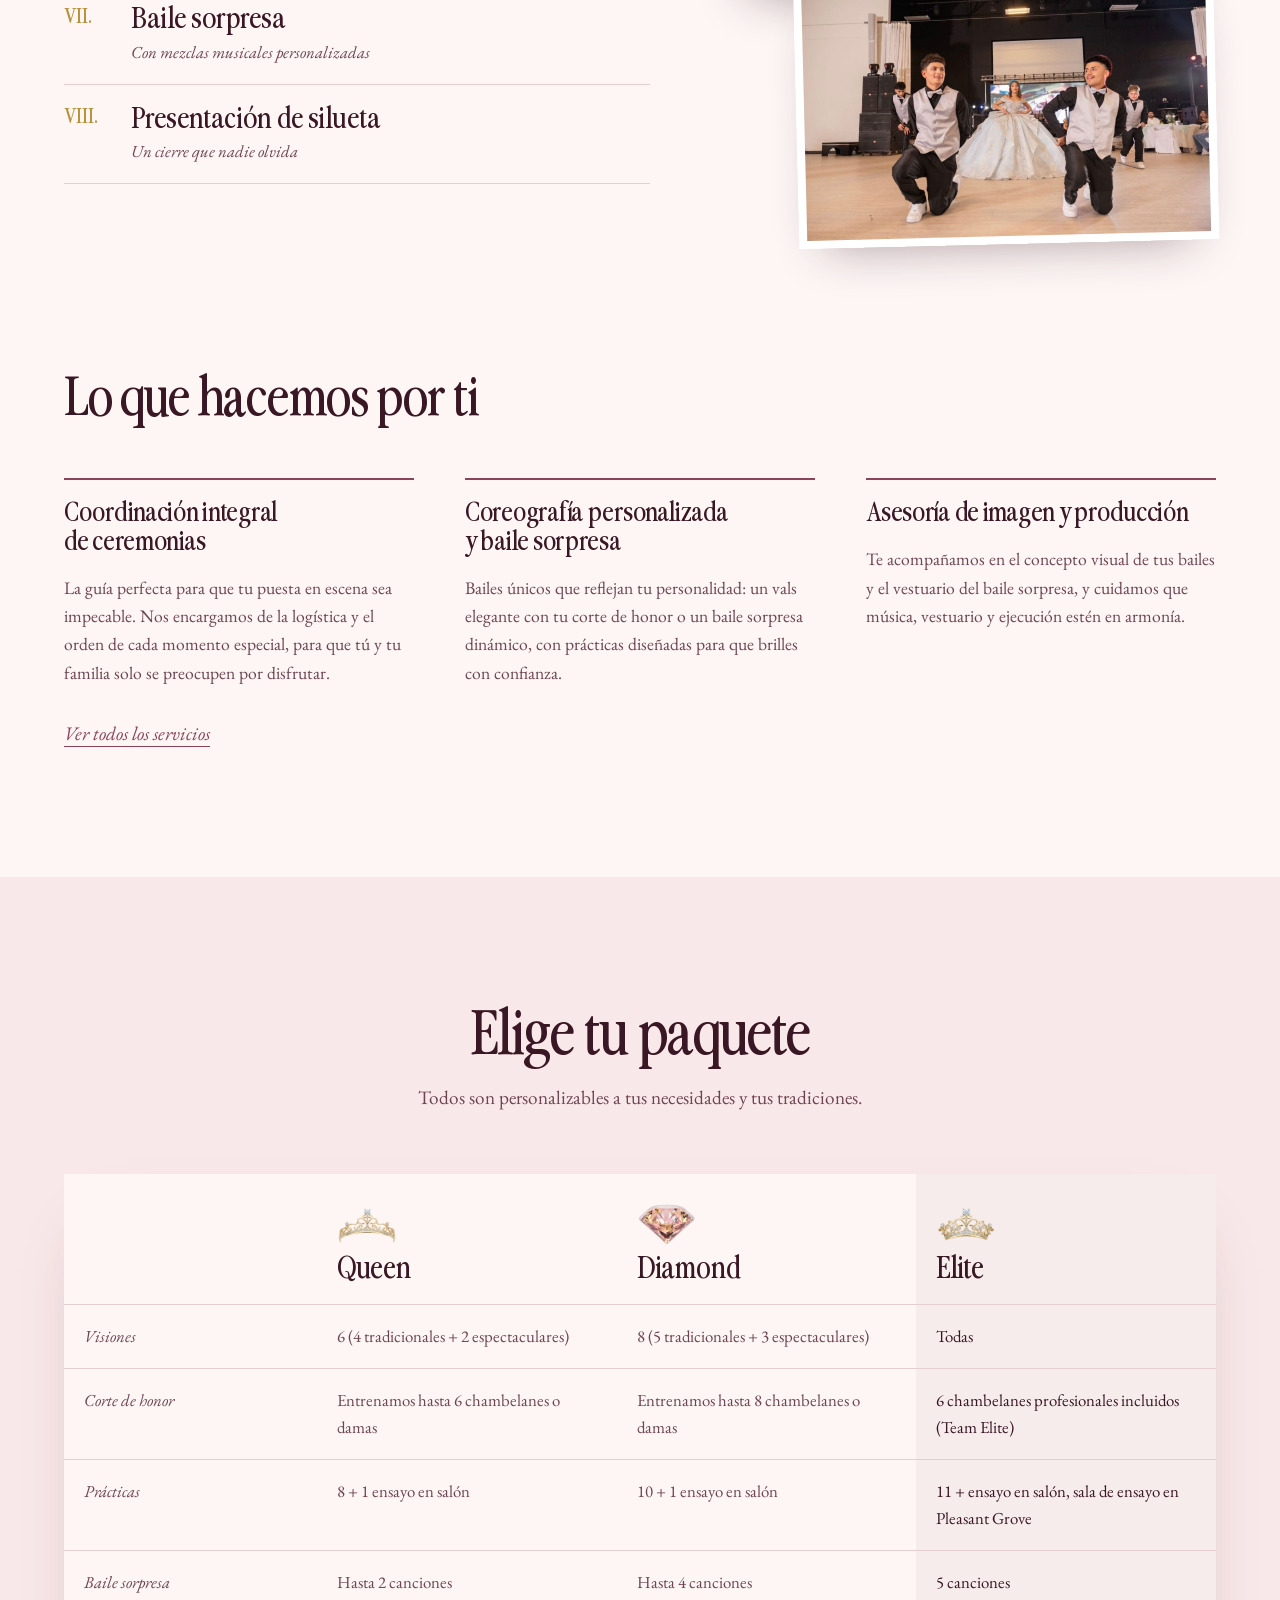
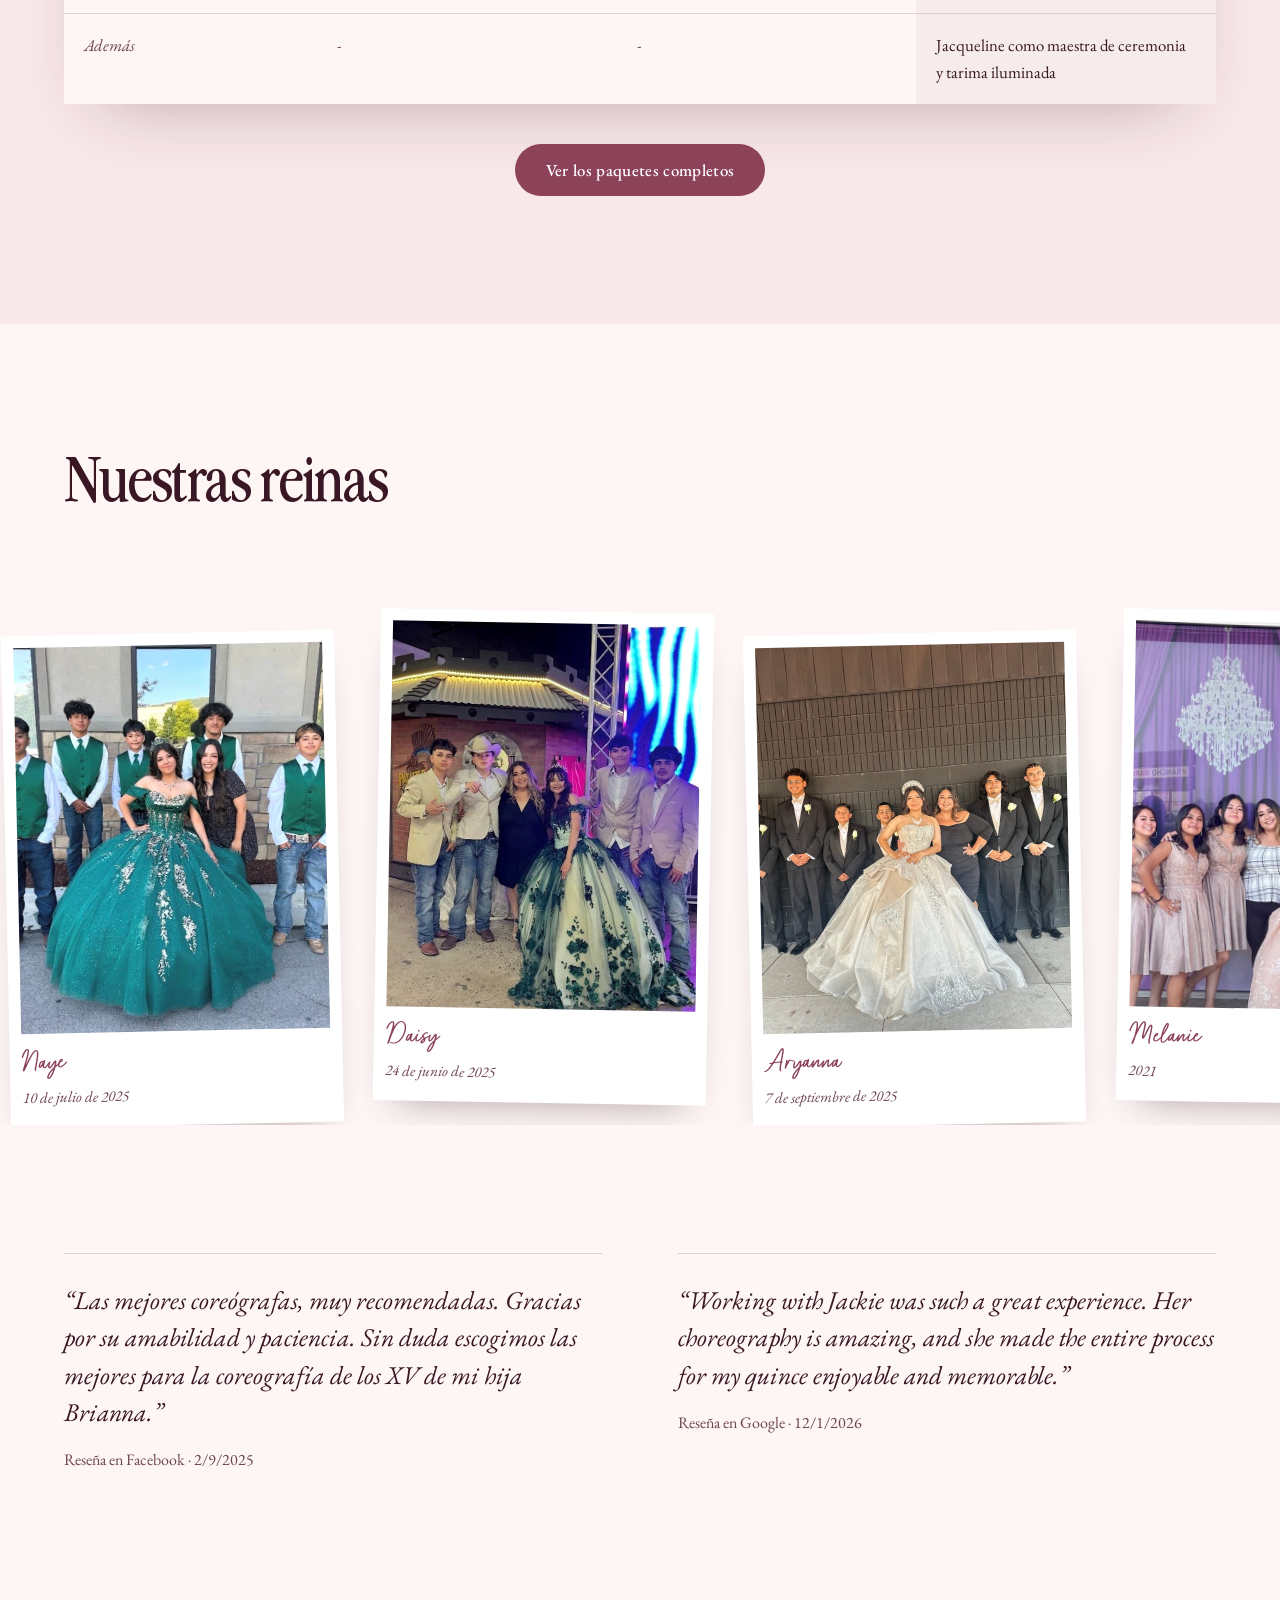
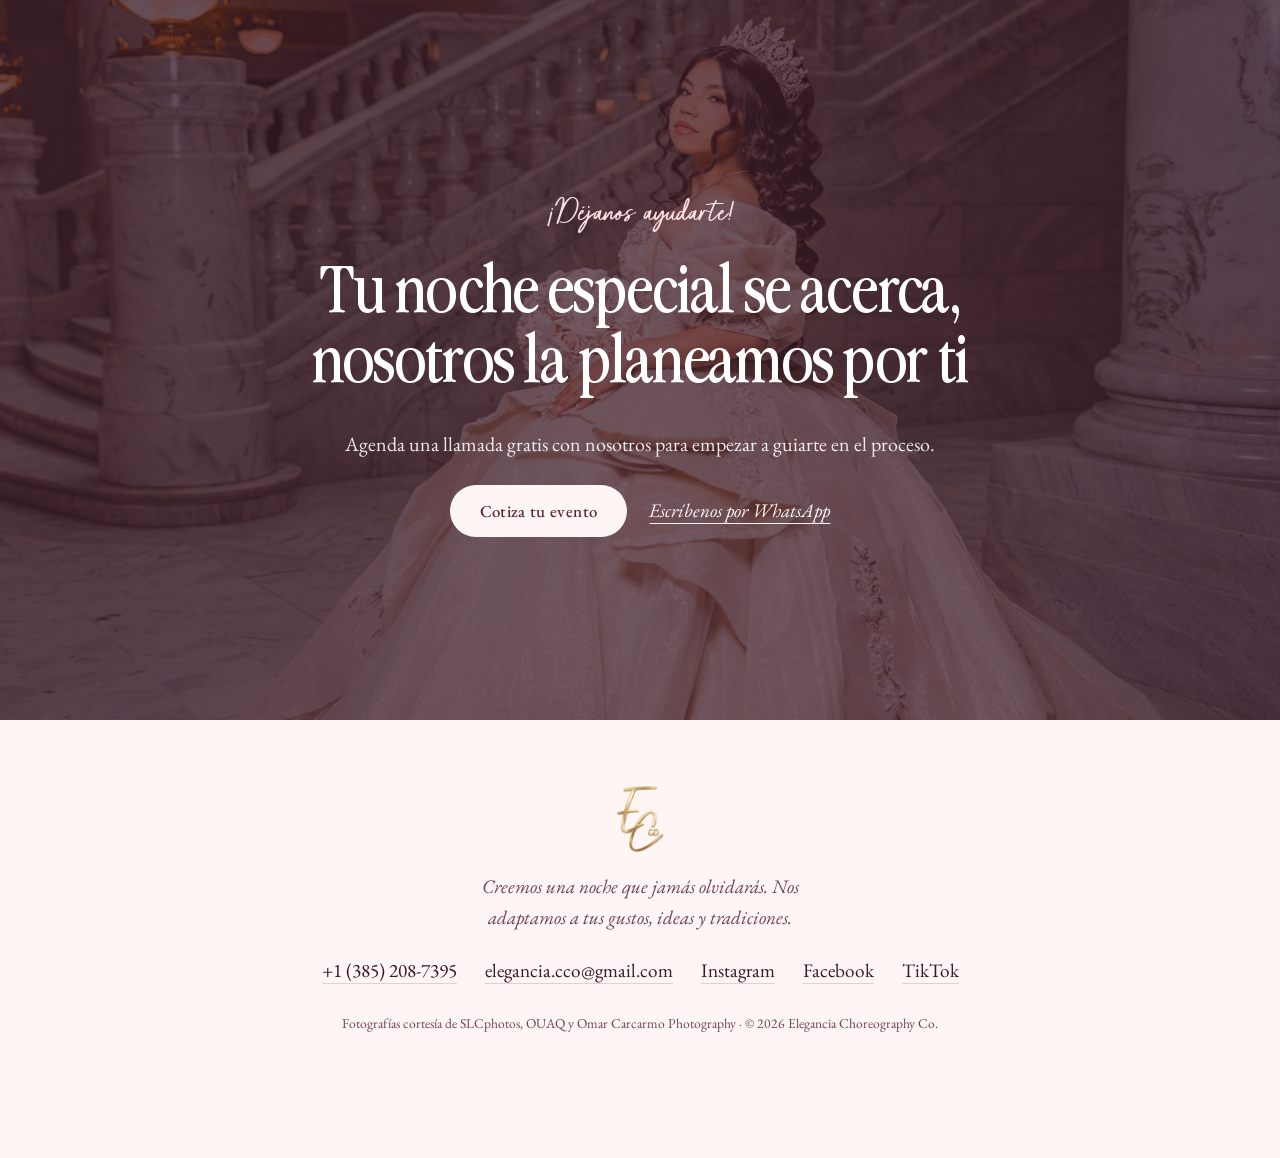
==== commit bdbb3320: "Add expo page draft" ====
--- a/preview/b/index.html
+++ b/preview/b/index.html
@@ -214,6 +214,7 @@
     ['h', 'H', 'Alta costura'],
   ];
   const here = (location.pathname.match(/\/preview\/([a-z]+)/) || [])[1];
+  if (here === 'expo') return; // the expo page has its own cover picker
   const nav = document.createElement('nav');
   nav.className = 'opt-switch';
   nav.setAttribute('aria-label', 'Opciones de diseño');
